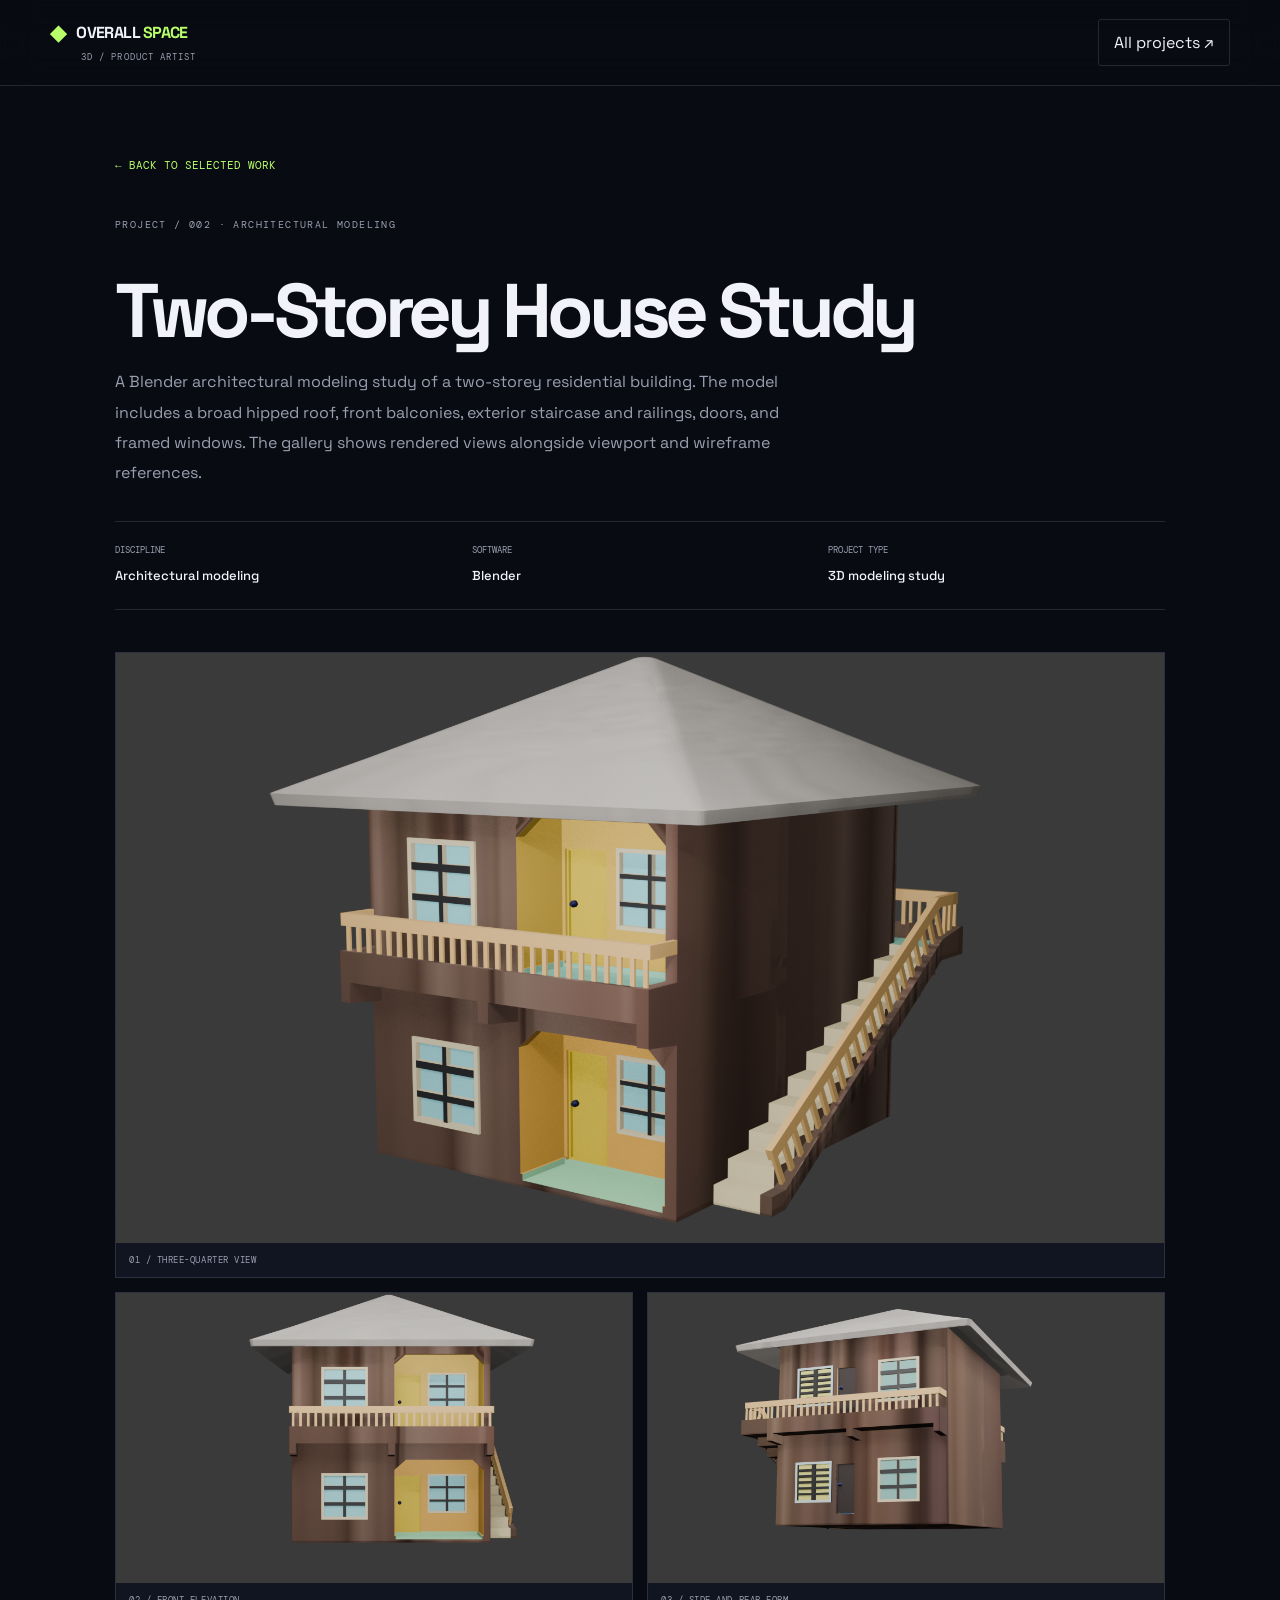
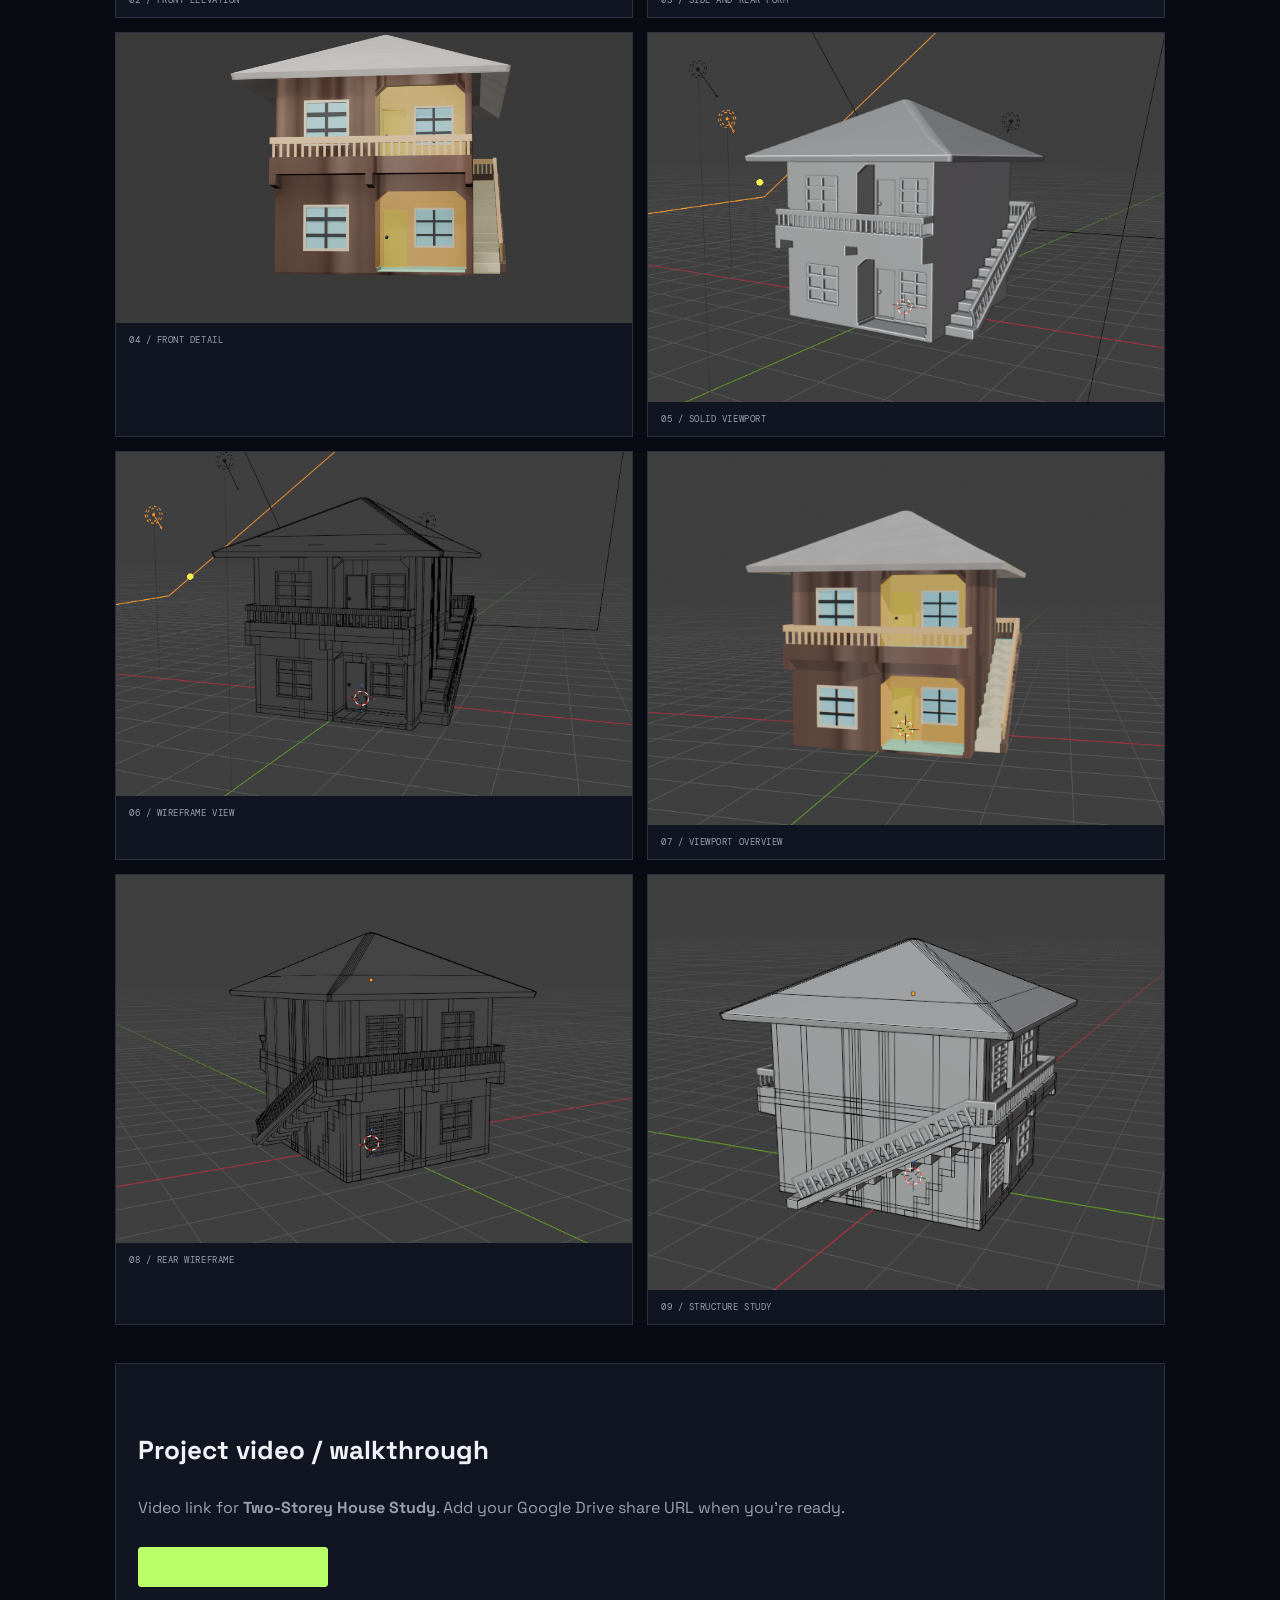
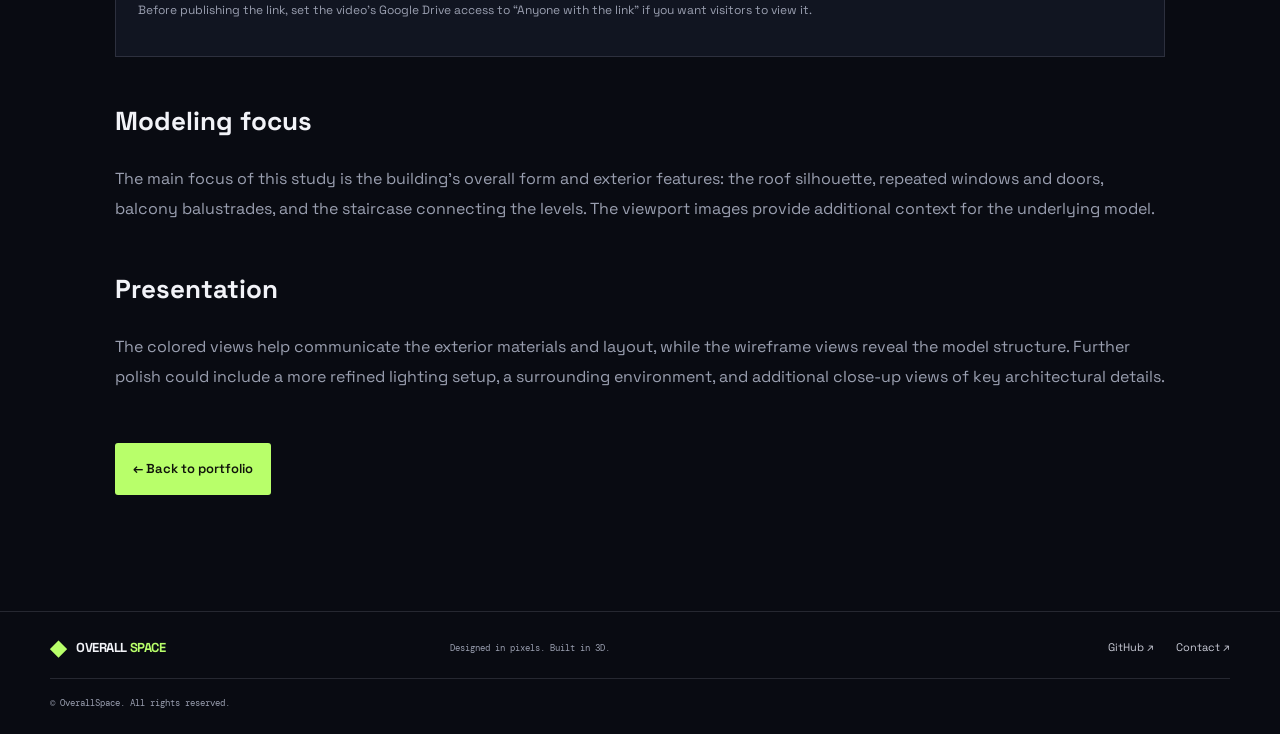
==== projects/project-02.html @ d167622a "Add files via upload" ====
<!doctype html>
<html lang="en">
<head>
  <meta charset="utf-8">
  <meta name="viewport" content="width=device-width, initial-scale=1">
  <meta name="description" content="A two-storey house model created in Blender, featuring balconies, exterior stairs, windows, doors, and a broad hipped roof.">
  <title>Two-Storey House Study — OverallSpace</title>
  <link rel="icon" type="image/svg+xml" href="../favicon.svg">
  <link rel="stylesheet" href="../styles.css">
  <style>
    .case{width:min(1050px,calc(100% - 40px));margin:0 auto;padding:65px 0 100px}
    .back{font:11px var(--mono);color:var(--accent)}
    .case h1{font-size:clamp(42px,7vw,76px);letter-spacing:-.07em;line-height:1.02;margin:38px 0 18px}
    .lede{max-width:720px;color:var(--muted);line-height:1.9}
    .case-meta{display:grid;grid-template-columns:repeat(3,1fr);gap:20px;border-block:1px solid var(--line);padding:22px 0;margin:32px 0 42px}
    .case-meta span{display:block;font:9px var(--mono);color:var(--muted);margin-bottom:6px}
    .case-meta strong{font-size:13px;font-weight:500}
    .gallery{display:grid;grid-template-columns:repeat(2,minmax(0,1fr));gap:14px}
    .gallery figure{margin:0;border:1px solid var(--line);background:#111521;overflow:hidden}
    .gallery figure.feature{grid-column:1/-1}
    .gallery img{display:block;width:100%;height:auto}
    .gallery figcaption{padding:11px 13px;font:9px var(--mono);letter-spacing:.06em;color:var(--muted)}
    .case h2{font-size:26px;margin-top:44px}
    .case p:not(.lede){color:var(--muted);line-height:1.9}
    @media(max-width:620px){.case-meta{grid-template-columns:1fr}.gallery{grid-template-columns:1fr}.gallery figure.feature{grid-column:auto}}
  </style>
</head>
<body>
  <header class="site-header"><a class="wordmark" href="../index.html"><span class="mark">◆</span> OVERALL<span>SPACE</span><small>3D / PRODUCT ARTIST</small></a><a class="nav-cta" href="../index.html#work">All projects ↗</a></header>
  <main class="case">
    <a class="back" href="../index.html#work">← BACK TO SELECTED WORK</a>
    <p class="eyebrow" style="margin-top:38px">PROJECT / 002 · ARCHITECTURAL MODELING</p>
    <h1>Two-Storey House Study</h1>
    <p class="lede">A Blender architectural modeling study of a two-storey residential building. The model includes a broad hipped roof, front balconies, exterior staircase and railings, doors, and framed windows. The gallery shows rendered views alongside viewport and wireframe references.</p>
    <div class="case-meta">
      <div><span>DISCIPLINE</span><strong>Architectural modeling</strong></div>
      <div><span>SOFTWARE</span><strong>Blender</strong></div>
      <div><span>PROJECT TYPE</span><strong>3D modeling study</strong></div>
    </div>
    <div class="gallery">
      <figure class="feature"><img src="../assets/images/house-01.png" alt="Three-quarter rendered view of a two-storey house with exterior staircase"><figcaption>01 / THREE-QUARTER VIEW</figcaption></figure>
      <figure><img src="../assets/images/house-02.png" alt="Front elevation view of the two-storey house"><figcaption>02 / FRONT ELEVATION</figcaption></figure>
      <figure><img src="../assets/images/house-03.png" alt="Opposite three-quarter view showing the house side and balconies"><figcaption>03 / SIDE AND REAR FORM</figcaption></figure>
      <figure><img src="../assets/images/house-04.png" alt="Front view showing both floors, doors, windows, roof and staircase"><figcaption>04 / FRONT DETAIL</figcaption></figure>
      <figure><img src="../assets/images/house-process-01.png" alt="Blender solid viewport view of the house model"><figcaption>05 / SOLID VIEWPORT</figcaption></figure>
      <figure><img src="../assets/images/house-process-02.png" alt="Blender wireframe view of the house model from the front"><figcaption>06 / WIREFRAME VIEW</figcaption></figure>
      <figure><img src="../assets/images/house-process-03.png" alt="Blender viewport overview of the colored house model"><figcaption>07 / VIEWPORT OVERVIEW</figcaption></figure>
      <figure><img src="../assets/images/house-process-04.png" alt="Blender wireframe view showing the rear side and staircase structure"><figcaption>08 / REAR WIREFRAME</figcaption></figure>
      <figure><img src="../assets/images/house-process-05.png" alt="Blender wireframe perspective of the roof, balcony and exterior staircase"><figcaption>09 / STRUCTURE STUDY</figcaption></figure>
    </div>
    <section class="video-link-panel" aria-labelledby="video-heading">
      <h2 id="video-heading">Project video / walkthrough</h2>
      <p>Video link for <strong>Two-Storey House Study</strong>. Add your Google Drive share URL when you're ready.</p>
      <!-- MANUAL EDIT: replace # in the href below with this project's Google Drive share URL. -->
      <a class="button button-primary" href="#" target="_blank" rel="noopener">Add house video link ↗</a>
      <p class="video-note">Before publishing the link, set the video's Google Drive access to “Anyone with the link” if you want visitors to view it.</p>
    </section>
    <h2>Modeling focus</h2>
    <p>The main focus of this study is the building's overall form and exterior features: the roof silhouette, repeated windows and doors, balcony balustrades, and the staircase connecting the levels. The viewport images provide additional context for the underlying model.</p>
    <h2>Presentation</h2>
    <p>The colored views help communicate the exterior materials and layout, while the wireframe views reveal the model structure. Further polish could include a more refined lighting setup, a surrounding environment, and additional close-up views of key architectural details.</p>
    <p style="margin-top:50px"><a class="button button-primary" href="../index.html#work">← Back to portfolio</a></p>
  </main>
  <footer class="site-footer"><a class="wordmark" href="../index.html"><span class="mark">◆</span> OVERALL<span>SPACE</span></a><p>Designed in pixels. Built in 3D.</p><div class="footer-links"><a href="https://github.com/Codeware07">GitHub ↗</a><a href="../index.html#contact">Contact ↗</a></div><small>© OverallSpace. All rights reserved.</small></footer>
</body>
</html>
---- styles.css ----
@import url('https://fonts.googleapis.com/css2?family=DM+Mono:wght@400;500&family=Space+Grotesk:wght@400;500;600;700&display=swap');
:root{--bg:#090b12;--panel:#10131e;--panel2:#151a28;--text:#f2f3f8;--muted:#9a9fb0;--line:rgba(226,232,255,.13);--accent:#b8ff6a;--violet:#9b8cff;--mono:'DM Mono',monospace;--sans:'Space Grotesk',sans-serif}
*{box-sizing:border-box}html{scroll-behavior:smooth;scroll-padding-top:90px}body{margin:0;background:var(--bg);color:var(--text);font-family:var(--sans);line-height:1.6;overflow-x:hidden}a{color:inherit;text-decoration:none}button{font:inherit}.ambient{position:absolute;width:500px;height:500px;filter:blur(100px);opacity:.11;pointer-events:none;border-radius:50%;z-index:-1}.ambient-one{top:150px;left:-250px;background:#7059ff}.ambient-two{top:1100px;right:-300px;background:#b8ff6a}.section-wrap{width:min(1180px,calc(100% - 48px));margin-inline:auto}.site-header{height:86px;padding:0 max(24px,calc((100% - 1180px)/2));display:flex;align-items:center;justify-content:space-between;border-bottom:1px solid var(--line);position:sticky;top:0;background:rgba(9,11,18,.82);backdrop-filter:blur(18px);z-index:20}.wordmark{font-weight:700;letter-spacing:-.04em;display:flex;align-items:center;gap:3px;flex-wrap:wrap;line-height:1}.wordmark .mark{color:var(--accent);font-size:21px;margin-right:8px}.wordmark>span:not(.mark){color:var(--accent)}.wordmark small{font:9px var(--mono);color:var(--muted);letter-spacing:.12em;display:block;width:100%;padding-left:31px;margin-top:5px}.nav{display:flex;align-items:center;gap:34px;font-size:13px;color:#c8cad5}.nav a{transition:color .2s}.nav a:hover,.text-link:hover{color:var(--accent)}.nav-cta{border:1px solid var(--line);padding:10px 15px;border-radius:3px}.nav-cta span{color:var(--accent);margin-left:9px}.menu-toggle{display:none;background:none;color:var(--text);border:0;font-size:24px}.hero{min-height:680px;padding-top:85px;padding-bottom:90px;display:grid;grid-template-columns:1fr .9fr;align-items:center;gap:70px}.eyebrow{font:10px var(--mono);letter-spacing:.14em;color:var(--muted);text-transform:uppercase;margin:0 0 25px}.pulse{display:inline-block;width:7px;height:7px;border-radius:50%;background:var(--accent);box-shadow:0 0 12px #b8ff6a;margin-right:10px}.hero h1,.section-heading h2,.about h2,.contact h2{font-size:clamp(48px,6.6vw,82px);line-height:.99;letter-spacing:-.075em;margin:0;font-weight:600}.hero h1 em,.section-heading h2 em,.about h2 em,.contact h2 em{font-style:normal;color:var(--accent)}.hero-text{color:var(--muted);max-width:490px;font-size:16px;line-height:1.8;margin:27px 0 30px}.hero-actions{display:flex;align-items:center;gap:27px}.button{display:inline-flex;align-items:center;gap:30px;padding:14px 18px;font-size:13px;font-weight:600;border-radius:3px;transition:transform .2s,background .2s}.button:hover{transform:translateY(-2px)}.button-primary{background:var(--accent);color:#10140b}.button-primary span{font-size:17px}.text-link{font-size:13px;color:#d8dae4}.text-link span{color:var(--accent);margin-left:8px}.hero-meta{display:flex;gap:44px;margin-top:62px;border-top:1px solid var(--line);padding-top:20px}.hero-meta div{display:flex;flex-direction:column;gap:4px}.hero-meta strong{font-size:21px;letter-spacing:-.05em}.hero-meta span{font:9px var(--mono);color:var(--muted);letter-spacing:.08em}.hero-art{height:470px;position:relative;overflow:hidden;border:1px solid var(--line);background:radial-gradient(ellipse at 50% 47%,#242b3c 0%,#111521 40%,#0a0d15 75%)}.art-grid{position:absolute;inset:0;background-image:linear-gradient(rgba(255,255,255,.04) 1px,transparent 1px),linear-gradient(90deg,rgba(255,255,255,.04) 1px,transparent 1px);background-size:36px 36px;mask-image:linear-gradient(transparent,#000 20%,#000 80%,transparent)}.orbit{position:absolute;border:1px solid rgba(184,255,106,.25);border-radius:50%;width:360px;height:150px;left:50%;top:51%;transform:translate(-50%,-50%) rotate(-30deg)}.orbit-b{width:280px;height:380px;transform:translate(-50%,-50%) rotate(32deg);border-color:rgba(155,140,255,.28)}.hero-product{position:absolute;width:160px;height:285px;left:50%;top:50%;transform:translate(-50%,-47%) rotate(12deg);filter:drop-shadow(25px 30px 22px rgba(0,0,0,.6))}.product-front{position:absolute;inset:0;border-radius:26px;background:linear-gradient(115deg,#5b6575,#202633 25%,#131925 55%,#3b4554);border:2px solid #727d8c;box-shadow:inset 4px 0 5px #9299a5,inset -5px 0 7px #080a0e;overflow:hidden}.product-top{position:absolute;top:-8px;left:10px;width:140px;height:20px;background:#737d8c;transform:skewY(-15deg);border-radius:8px;z-index:2}.product-side{position:absolute;right:-11px;top:13px;width:12px;height:250px;background:linear-gradient(90deg,#151a25,#586170);transform:skewY(-14deg);border-radius:0 9px 8px 0}.product-camera{position:absolute;top:17px;left:17px;width:31px;height:31px;border-radius:50%;border:4px solid #7f8997;background:radial-gradient(circle,#080b12 0 25%,#414d60 30% 50%,#121722 55%);box-shadow:0 0 0 2px #242a36}.product-camera.second{top:57px}.product-glint{position:absolute;top:0;left:60%;height:100%;width:2px;background:rgba(255,255,255,.12);transform:rotate(7deg)}.art-label{position:absolute;left:20px;right:20px;display:flex;justify-content:space-between;font:9px var(--mono);letter-spacing:.1em;color:#a9afc1}.label-top{top:20px}.label-bottom{bottom:20px}.crosshair{position:absolute;color:var(--accent);font:20px var(--mono)}.crosshair-one{top:25%;right:20%}.crosshair-two{bottom:25%;left:18%}.image-note{position:absolute;bottom:45px;left:0;right:0;text-align:center;font:8px var(--mono);letter-spacing:.1em;color:#7e8598}.ticker{overflow:hidden;white-space:nowrap;border-block:1px solid var(--line);padding:18px 0;color:#d3d6e2;font:11px var(--mono);letter-spacing:.12em}.ticker div{min-width:max-content;animation:marquee 32s linear infinite}.ticker span{color:var(--accent);padding:0 35px}@keyframes marquee{to{transform:translateX(-30%)}}.work,.process{padding-top:125px;padding-bottom:125px}.section-heading{display:flex;justify-content:space-between;align-items:end;gap:40px;margin-bottom:48px}.section-heading h2,.about h2,.contact h2{font-size:clamp(42px,5vw,64px)}.section-intro{max-width:360px;color:var(--muted);font-size:14px;line-height:1.8;margin:0 0 4px}.project-grid{display:grid;grid-template-columns:1.15fr 1fr;gap:36px 22px}.project-card:first-child{grid-row:span 2}.project-image{height:300px;display:block;position:relative;overflow:hidden;background:#121725;border:1px solid var(--line)}.project-large .project-image{height:640px}.project-index{position:absolute;top:17px;left:17px;z-index:3;font:9px var(--mono);letter-spacing:.1em;color:#c1c6d5}.project-image:before{content:"";position:absolute;inset:0;background-image:linear-gradient(rgba(255,255,255,.035) 1px,transparent 1px),linear-gradient(90deg,rgba(255,255,255,.035) 1px,transparent 1px);background-size:30px 30px}.image-phone{background:radial-gradient(ellipse at 50% 50%,#29364b,#111725 65%)}.phone-model{position:absolute;width:145px;height:280px;left:50%;top:51%;transform:translate(-50%,-50%) rotate(13deg);border-radius:23px;background:linear-gradient(110deg,#798496,#202938 22%,#0d111a 58%,#4a566a);border:2px solid #8490a1;box-shadow:25px 30px 35px #070a10,inset 3px 0 4px #a6adba}.phone-camera{position:absolute;left:13px;top:14px;width:29px;height:29px;border-radius:50%;background:radial-gradient(circle,#080a10 25%,#52627b 32%,#121824 55%);border:4px solid #778497}.phone-screen{position:absolute;inset:0;border-radius:20px;background:linear-gradient(120deg,transparent 40%,rgba(255,255,255,.13),transparent 65%)}.phone-shine{position:absolute;inset:8px;border-radius:18px;border:1px solid rgba(255,255,255,.08)}.image-audio{background:radial-gradient(ellipse at 50% 45%,#312a49,#111421 65%)}.headphone-model{position:absolute;left:50%;top:49%;width:230px;height:210px;transform:translate(-50%,-50%)}.headband{position:absolute;width:140px;height:155px;left:45px;top:0;border:19px solid #71718d;border-bottom:0;border-radius:90px 90px 0 0;transform:rotate(-5deg);filter:drop-shadow(10px 10px 10px #080910)}.earcup{position:absolute;width:70px;height:100px;top:100px;border-radius:23px;background:linear-gradient(110deg,#a5a1bd,#3d3c56 45%,#151625);border:2px solid #aaa4c3;box-shadow:10px 12px 16px #080910}.earcup.left{left:18px;transform:rotate(8deg)}.earcup.right{right:18px;transform:rotate(-8deg)}.image-object{background:radial-gradient(ellipse at 50% 45%,#293c37,#0f1718 70%)}.abstract-object{position:absolute;width:180px;height:180px;top:50%;left:50%;transform:translate(-50%,-50%) rotate(-22deg);border-radius:40% 60% 45% 55%;background:linear-gradient(135deg,#d5f7b0,#5c9a6e 30%,#1b4037 65%,#a6d7a4);box-shadow:20px 30px 35px #070c0d,inset -15px -15px 25px rgba(0,0,0,.5),inset 8px 8px 15px rgba(255,255,255,.45)}.abstract-object div{position:absolute;width:90px;height:90px;left:45px;top:45px;border:1px solid rgba(255,255,255,.3);border-radius:50%}.image-placeholder{position:absolute;bottom:18px;left:18px;font:9px var(--mono);letter-spacing:.1em;line-height:1.8;color:#d5d9e7;z-index:2;opacity:.8}.image-placeholder small{color:#9ca4b7;font-size:8px}.view-arrow{position:absolute;right:18px;bottom:18px;width:35px;height:35px;display:grid;place-items:center;border:1px solid rgba(255,255,255,.4);border-radius:50%;z-index:3;transition:background .2s,color .2s}.project-image:hover .view-arrow{background:var(--accent);color:#10140b}.project-info{display:flex;align-items:start;justify-content:space-between;padding:15px 1px 0}.project-info h3{font-size:18px;margin:0;font-weight:500;letter-spacing:-.03em}.project-info p{font-size:12px;color:var(--muted);margin:3px 0 0}.project-info>span{font:10px var(--mono);color:var(--muted)}.work-footnote{font:9px var(--mono);letter-spacing:.1em;color:var(--muted);margin-top:40px}.about{display:grid;grid-template-columns:.85fr 1fr;gap:100px;align-items:center;padding-top:75px;padding-bottom:120px;border-top:1px solid var(--line);border-bottom:1px solid var(--line)}.about-visual{height:390px;position:relative;display:grid;place-items:center;background:radial-gradient(ellipse,#202638,#0c1018 70%);border:1px solid var(--line);overflow:hidden}.about-ring{position:absolute;width:280px;height:280px;border:1px solid rgba(184,255,106,.3);border-radius:50%;box-shadow:0 0 70px rgba(184,255,106,.06),inset 0 0 50px rgba(184,255,106,.04)}.about-ring:before,.about-ring:after{content:"";position:absolute;inset:25px;border:1px dashed rgba(155,140,255,.35);border-radius:50%}.about-ring:after{inset:-25px;border-style:solid;border-color:rgba(255,255,255,.07)}.about-core{font-size:58px;font-weight:700;letter-spacing:-.1em;color:var(--accent);text-shadow:0 0 45px rgba(184,255,106,.2)}.about-core span{font-size:20px;vertical-align:top;margin-left:4px}.about-coordinates{position:absolute;left:18px;bottom:18px;font:10px/1.8 var(--mono);color:#aeb4c6}.about-coordinates small{color:var(--accent);font-size:8px;letter-spacing:.08em}.about-copy>p:not(.eyebrow){color:var(--muted);font-size:14px;line-height:1.9;max-width:530px}.about-copy h2{margin-bottom:28px}.skill-list{display:flex;flex-wrap:wrap;gap:9px;margin-top:27px}.skill-list span{border:1px solid var(--line);padding:8px 11px;font:10px var(--mono);color:#c5c9d6}.process-grid{display:grid;grid-template-columns:repeat(4,1fr);border:1px solid var(--line)}.process-grid article{padding:25px 22px 28px;min-height:240px;border-right:1px solid var(--line);position:relative}.process-grid article:last-child{border:0}.step-number{font:10px var(--mono);color:var(--muted)}.step-icon{color:var(--accent);font-size:29px;margin:28px 0 16px}.process-grid h3{font-size:17px;margin:0 0 9px}.process-grid p{font-size:12px;line-height:1.8;color:var(--muted);margin:0}.contact{padding-top:90px;padding-bottom:110px;position:relative;overflow:hidden;border-top:1px solid var(--line)}.contact h2{font-size:clamp(50px,7vw,88px);position:relative;z-index:1}.contact>p:not(.eyebrow){max-width:400px;color:var(--muted);font-size:14px;margin:25px 0}.contact .button{position:relative;z-index:2}.contact-orb{position:absolute;width:380px;height:380px;right:7%;top:10%;border-radius:50%;background:radial-gradient(circle at 35% 30%,rgba(184,255,106,.22),rgba(91,79,180,.09) 40%,transparent 70%);border:1px solid rgba(184,255,106,.13);box-shadow:0 0 80px rgba(184,255,106,.04)}.contact-orb:before,.contact-orb:after{content:"";position:absolute;inset:30px;border:1px solid rgba(155,140,255,.18);border-radius:50%;transform:scaleX(.45) rotate(40deg)}.contact-orb:after{transform:scaleX(.45) rotate(-40deg)}.site-footer{padding:25px max(24px,calc((100% - 1180px)/2));border-top:1px solid var(--line);display:grid;grid-template-columns:1fr 1fr 1fr;align-items:center;gap:20px}.site-footer .wordmark{font-size:13px}.site-footer .wordmark small{display:none}.site-footer p,.site-footer small{font:9px var(--mono);color:var(--muted);margin:0}.footer-links{display:flex;justify-content:flex-end;gap:22px;font-size:11px;color:#c8cad5}.site-footer>small{grid-column:1/-1;padding-top:18px;border-top:1px solid var(--line)}
@media(max-width:850px){.hero{grid-template-columns:1fr;gap:45px;padding-top:65px}.hero-art{height:430px}.hero-copy{max-width:650px}.section-heading{align-items:start;flex-direction:column;gap:20px}.project-grid{grid-template-columns:1fr 1fr}.project-card:first-child{grid-row:auto}.project-large .project-image{height:350px}.about{gap:40px;grid-template-columns:1fr 1fr}.process-grid{grid-template-columns:1fr 1fr}.process-grid article:nth-child(2){border-right:0}.process-grid article:nth-child(-n+2){border-bottom:1px solid var(--line)}.contact-orb{right:-130px}.nav{gap:18px}}
@media(max-width:600px){.section-wrap{width:calc(100% - 36px)}.site-header{height:72px;padding-inline:18px}.menu-toggle{display:block}.nav{display:none;position:absolute;top:71px;left:0;right:0;padding:20px 18px 24px;background:#0b0e16;border-bottom:1px solid var(--line);flex-direction:column;align-items:stretch;gap:18px}.nav.open{display:flex}.nav-cta{align-self:flex-start}.hero{padding-top:55px;padding-bottom:65px;min-height:auto}.hero h1{font-size:58px}.hero-text{font-size:14px}.hero-art{height:360px}.hero-meta{gap:25px;margin-top:45px}.hero-meta span{font-size:8px}.work,.process{padding-top:80px;padding-bottom:80px}.section-heading h2,.about h2{font-size:45px}.project-grid{grid-template-columns:1fr;gap:30px}.project-large .project-image,.project-image{height:340px}.about{grid-template-columns:1fr;gap:35px;padding-top:70px;padding-bottom:75px}.about-visual{height:310px}.process-grid{grid-template-columns:1fr}.process-grid article{min-height:0;border-right:0;border-bottom:1px solid var(--line)!important;padding:22px}.process-grid article:last-child{border-bottom:0!important}.step-icon{margin:16px 0 10px}.contact{padding-top:75px;padding-bottom:80px}.contact h2{font-size:60px}.contact-orb{width:230px;height:230px;top:35%;right:-120px;opacity:.6}.site-footer{grid-template-columns:1fr 1fr;padding-inline:18px}.site-footer p{display:none}.footer-links{gap:14px}.site-footer>small{font-size:8px}.image-placeholder{font-size:8px}}


/* User project images */
.render-image{position:absolute;inset:0;width:100%;height:100%;object-fit:cover;object-position:center;display:block}
.project-card:first-child .render-image{object-fit:contain;background:radial-gradient(ellipse at 50% 45%,#29364b,#111725 70%)}

.video-link-panel{border:1px solid var(--line);padding:22px;margin:38px 0;background:#111521}.video-link-panel .button{display:inline-flex;margin:8px 0 0;padding:12px 16px;border:1px solid var(--accent);color:var(--accent);text-decoration:none;font:11px var(--mono)}.video-note{font-size:12px}

/* OverallSpace services page */
.service-cards{display:grid;grid-template-columns:repeat(3,minmax(0,1fr));gap:16px;margin:36px 0 70px}
.service-card{border:1px solid var(--line);background:linear-gradient(145deg,#121725,#0c0f17);padding:25px;min-height:250px}
.service-card .service-number{font:10px var(--mono);color:var(--accent)}
.service-card h2{font-size:23px;line-height:1.15;letter-spacing:-.04em;margin:35px 0 12px}
.service-card p{font-size:13px;color:var(--muted);line-height:1.85}
.service-cta{padding:35px;border:1px solid var(--line);background:#10131e;margin-bottom:70px}
@media(max-width:700px){.service-cards{grid-template-columns:1fr}.service-card{min-height:0}}
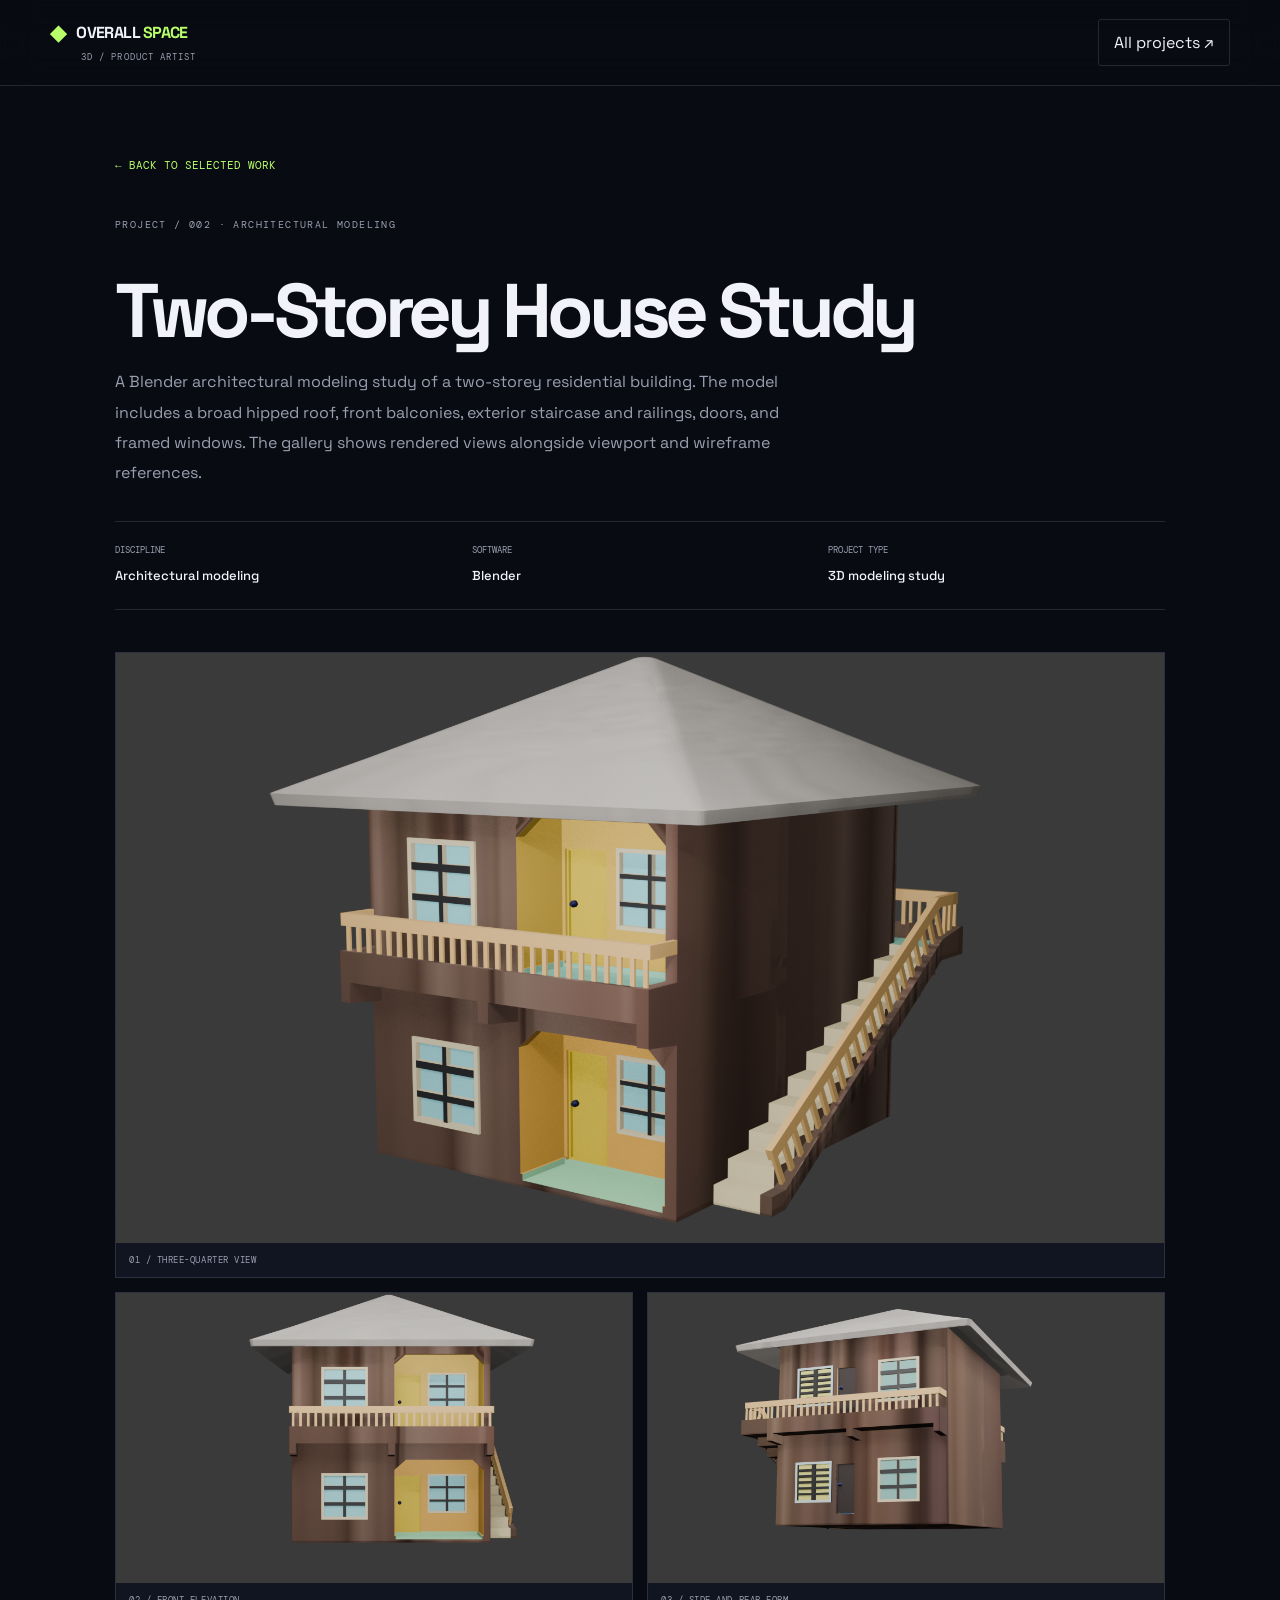
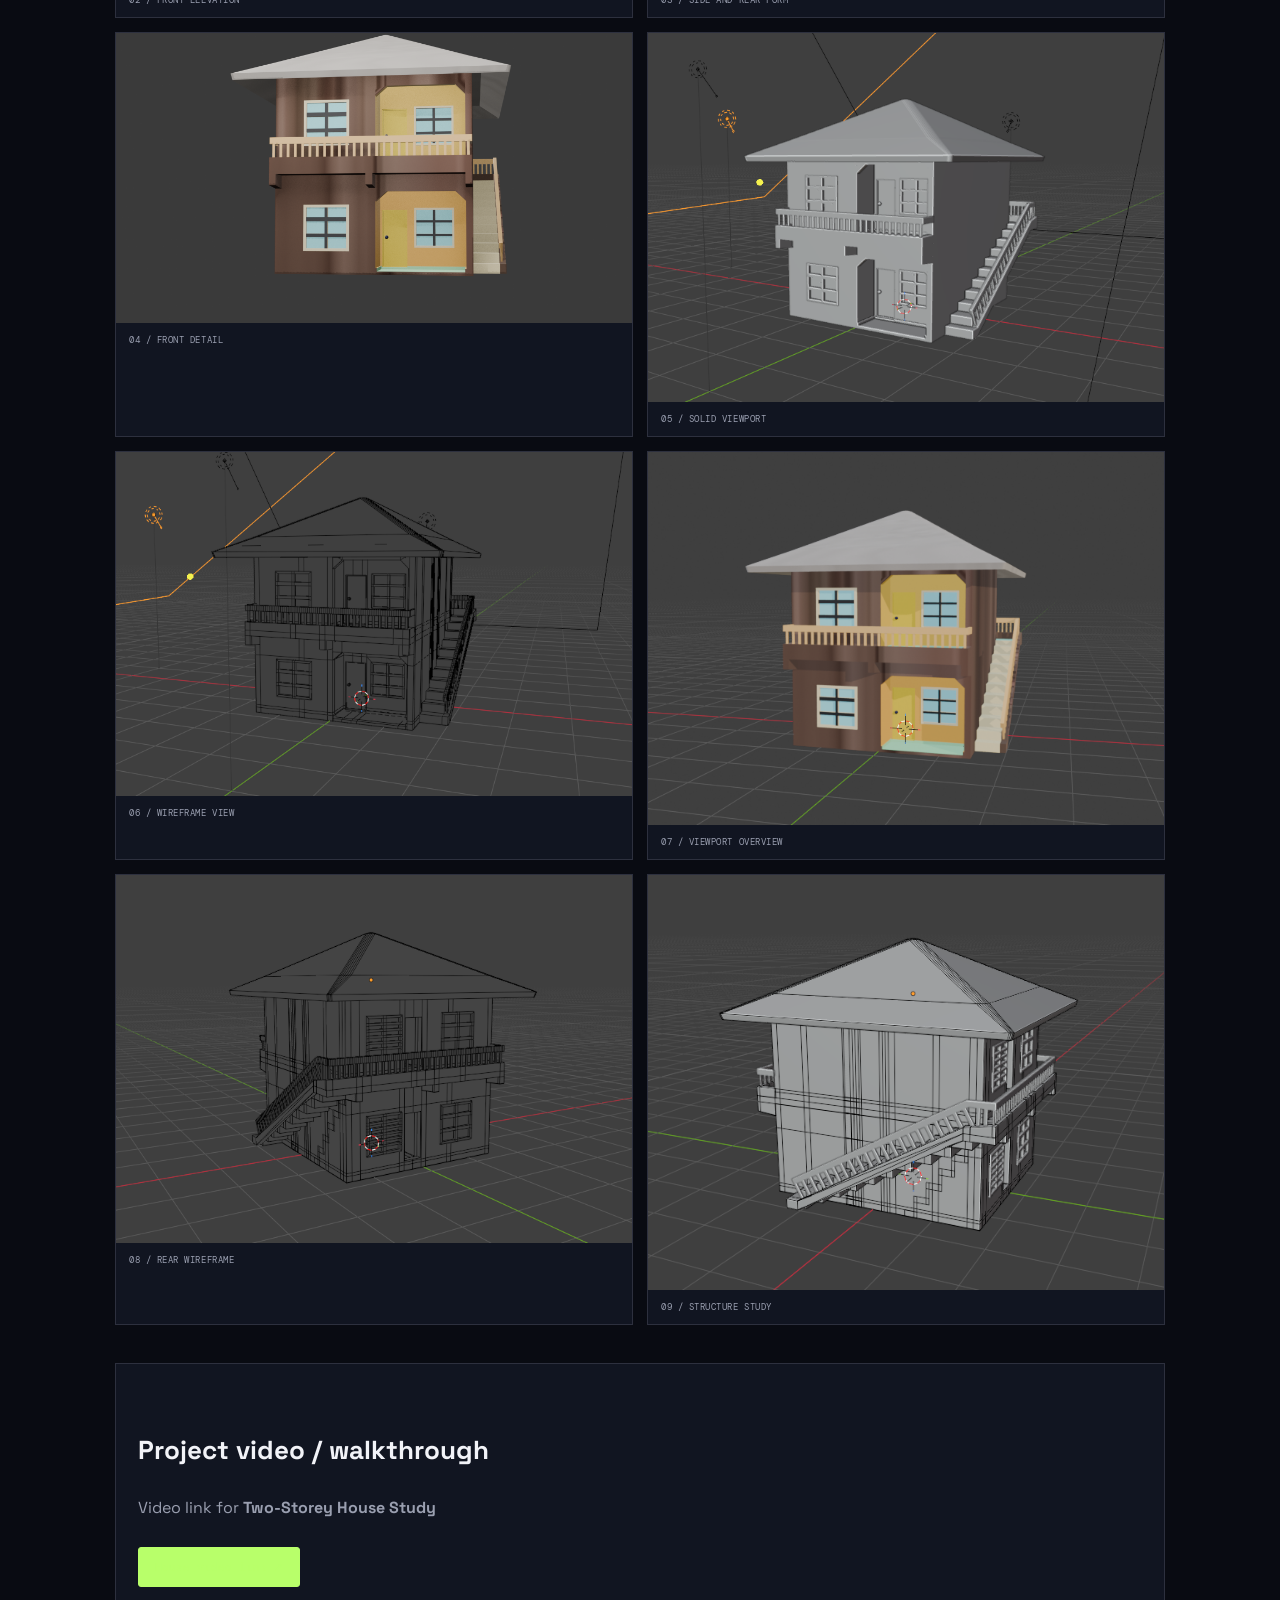
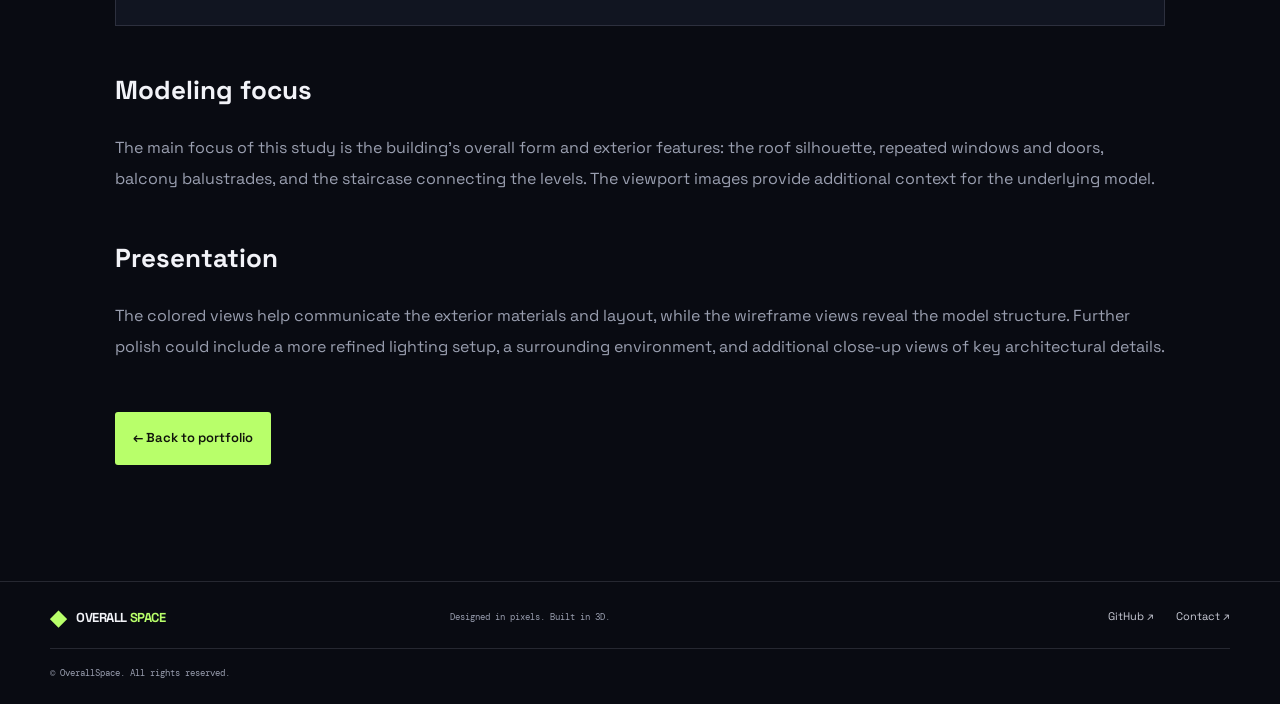
==== commit bb5207f1: "Update project-02.html" ====
--- a/projects/project-02.html
+++ b/projects/project-02.html
@@ -50,10 +50,9 @@
     </div>
     <section class="video-link-panel" aria-labelledby="video-heading">
       <h2 id="video-heading">Project video / walkthrough</h2>
-      <p>Video link for <strong>Two-Storey House Study</strong>. Add your Google Drive share URL when you're ready.</p>
+      <p>Video link for <strong>Two-Storey House Study</strong></p>
       <!-- MANUAL EDIT: replace # in the href below with this project's Google Drive share URL. -->
-      <a class="button button-primary" href="#" target="_blank" rel="noopener">Add house video link ↗</a>
-      <p class="video-note">Before publishing the link, set the video's Google Drive access to “Anyone with the link” if you want visitors to view it.</p>
+      <p style="color:black;"><a class="button button-primary" href="#" target="_blank" rel="noopener">House video link ↗</a></p>
     </section>
     <h2>Modeling focus</h2>
     <p>The main focus of this study is the building's overall form and exterior features: the roof silhouette, repeated windows and doors, balcony balustrades, and the staircase connecting the levels. The viewport images provide additional context for the underlying model.</p>
